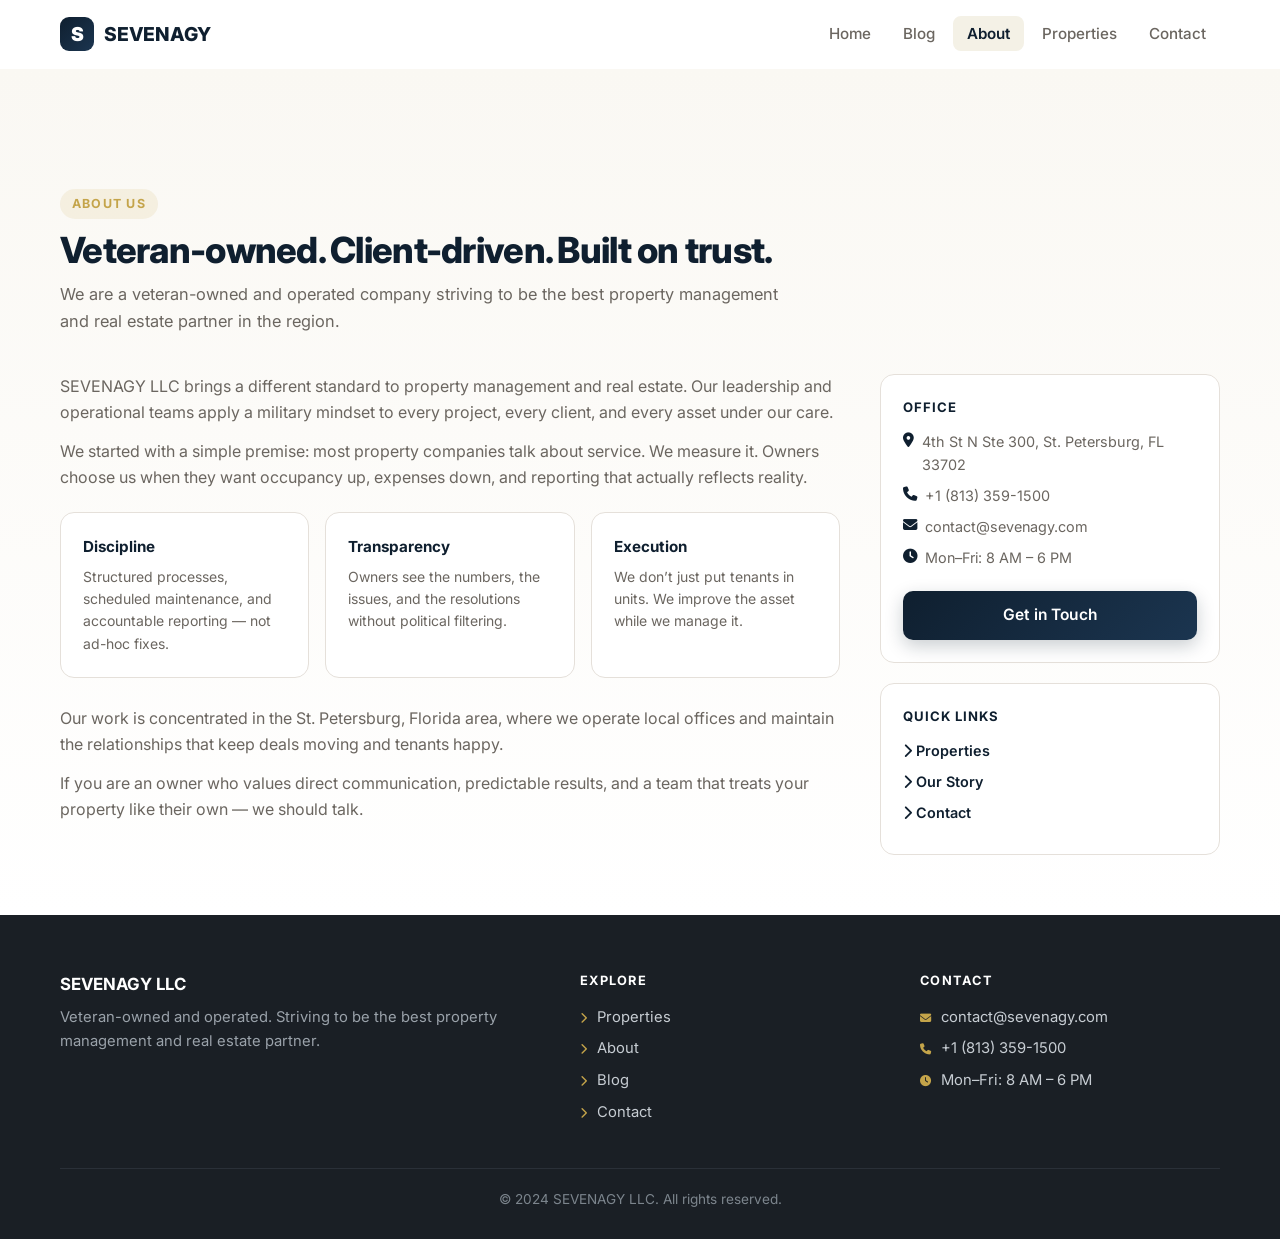
==== about.html @ a1796467 "Initial SEVENAGY property site" ====
<!DOCTYPE html>
<html lang="en">
<head>
  <meta charset="UTF-8">
  <meta name="viewport" content="width=device-width, initial-scale=1.0">
  <title>About — SEVENAGY LLC</title>
  <link rel="stylesheet" href="css/style.css">
  <link href="https://fonts.googleapis.com/css2?family=Inter:wght@300;400;500;600;700;800;900&display=swap" rel="stylesheet">
  <link rel="stylesheet" href="https://cdnjs.cloudflare.com/ajax/libs/font-awesome/6.5.0/css/all.min.css">
</head>
<body>
  <nav class="nav" id="nav">
    <div class="container nav-inner">
      <a href="index.html" class="logo">
        <span class="logo-mark">S</span>
        <span>SEVENAGY</span>
      </a>
      <button class="hamburger" id="hamburger" aria-label="Menu"><span></span><span></span><span></span></button>
      <ul class="nav-links" id="navLinks">
        <li><a href="index.html">Home</a></li>
        <li><a href="blog.html">Blog</a></li>
        <li><a href="about.html" class="active">About</a></li>
        <li><a href="properties.html">Properties</a></li>
        <li><a href="contact.html">Contact</a></li>
      </ul>
    </div>
  </nav>

  <section class="about-hero">
    <div class="container">
      <span class="section-tag">About Us</span>
      <h1 class="section-title">Veteran-owned. Client-driven. Built on trust.</h1>
      <p class="section-sub" style="max-width:720px">We are a veteran-owned and operated company striving to be the best property management and real estate partner in the region.</p>
      <div class="about-layout" style="margin-top:40px">
        <div class="about-main">
          <p>SEVENAGY LLC brings a different standard to property management and real estate. Our leadership and operational teams apply a military mindset to every project, every client, and every asset under our care.</p>
          <p>We started with a simple premise: most property companies talk about service. We measure it. Owners choose us when they want occupancy up, expenses down, and reporting that actually reflects reality.</p>
          <div class="values-grid">
            <div class="value-card">
              <h4>Discipline</h4>
              <p>Structured processes, scheduled maintenance, and accountable reporting — not ad-hoc fixes.</p>
            </div>
            <div class="value-card">
              <h4>Transparency</h4>
              <p>Owners see the numbers, the issues, and the resolutions without political filtering.</p>
            </div>
            <div class="value-card">
              <h4>Execution</h4>
              <p>We don’t just put tenants in units. We improve the asset while we manage it.</p>
            </div>
          </div>
          <p>Our work is concentrated in the St. Petersburg, Florida area, where we operate local offices and maintain the relationships that keep deals moving and tenants happy.</p>
          <p>If you are an owner who values direct communication, predictable results, and a team that treats your property like their own — we should talk.</p>
        </div>
        <aside class="sidebar">
          <div class="side-card">
            <h4>Office</h4>
            <p><i class="fas fa-map-marker-alt" style="color:var(--navy);margin-top:3px"></i> 4th St N Ste 300, St. Petersburg, FL 33702</p>
            <p><i class="fas fa-phone" style="color:var(--navy);margin-top:3px"></i> +1 (813) 359-1500</p>
            <p><i class="fas fa-envelope" style="color:var(--navy);margin-top:3px"></i> contact@sevenagy.com</p>
            <p><i class="fas fa-clock" style="color:var(--navy);margin-top:3px"></i> Mon–Fri: 8 AM – 6 PM</p>
            <a href="contact.html" class="btn btn-primary" style="width:100%;margin-top:14px">Get in Touch</a>
          </div>
          <div class="side-card">
            <h4>Quick Links</h4>
            <ul>
              <li><a href="properties.html"><i class="fas fa-chevron-right"></i> Properties</a></li>
              <li><a href="about.html"><i class="fas fa-chevron-right"></i> Our Story</a></li>
              <li><a href="contact.html"><i class="fas fa-chevron-right"></i> Contact</a></li>
            </ul>
          </div>
        </aside>
      </div>
    </div>
  </section>

  <footer class="footer">
    <div class="container footer-grid">
      <div class="footer-brand">
        <strong>SEVENAGY LLC</strong>
        <p>Veteran-owned and operated. Striving to be the best property management and real estate partner.</p>
      </div>
      <div class="footer-links">
        <h4>Explore</h4>
        <ul>
          <li><a href="properties.html"><i class="fas fa-chevron-right"></i> Properties</a></li>
          <li><a href="about.html"><i class="fas fa-chevron-right"></i> About</a></li>
          <li><a href="blog.html"><i class="fas fa-chevron-right"></i> Blog</a></li>
          <li><a href="contact.html"><i class="fas fa-chevron-right"></i> Contact</a></li>
        </ul>
      </div>
      <div class="footer-links">
        <h4>Contact</h4>
        <ul>
          <li><i class="fas fa-envelope"></i> contact@sevenagy.com</li>
          <li><i class="fas fa-phone"></i> +1 (813) 359-1500</li>
          <li><i class="fas fa-clock"></i> Mon–Fri: 8 AM – 6 PM</li>
        </ul>
      </div>
    </div>
    <div class="container footer-bottom">© 2024 SEVENAGY LLC. All rights reserved.</div>
  </footer>
  <script src="js/main.js"></script>
</body>
</html>
---- css/style.css ----
:root {
  --navy: #0f1f2f;
  --gold: #c4a44a;
  --gold-light: #f4f1e6;
  --cream: #faf8f3;
  --text: #1f2328;
  --muted: #6b6660;
  --border: #e5e0da;
  --white: #ffffff;
  --shadow: 0 2px 12px rgba(0,0,0,0.06);
  --radius: 14px;
  --max: 1160px;
}

* { margin: 0; padding: 0; box-sizing: border-box; }
html { scroll-behavior: smooth; }

body {
  font-family: 'Inter', system-ui, -apple-system, sans-serif;
  color: var(--text);
  background: var(--white);
  line-height: 1.6;
  -webkit-font-smoothing: antialiased;
}

a { color: inherit; text-decoration: none; }
img { max-width: 100%; height: auto; }
ul { list-style: none; }

.container {
  width: min(var(--max), 92%);
  margin: 0 auto;
}

/* ========== NAV ========== */
.nav {
  position: sticky;
  top: 0;
  z-index: 999;
  background: rgba(255,255,255,0.88);
  backdrop-filter: blur(12px);
  -webkit-backdrop-filter: blur(12px);
  border-bottom: 1px solid transparent;
  transition: border-color .2s, box-shadow .2s;
}
.nav.scrolled {
  border-color: var(--border);
  box-shadow: 0 1px 6px rgba(0,0,0,0.04);
}
.nav-inner {
  display: flex;
  align-items: center;
  justify-content: space-between;
  height: 68px;
}
.logo {
  display: inline-flex;
  align-items: center;
  gap: 10px;
  font-weight: 800;
  font-size: 1.2rem;
  color: var(--navy);
  letter-spacing: -0.01em;
}
.logo-mark {
  display: grid;
  place-items: center;
  width: 34px;
  height: 34px;
  color: var(--white);
  background: linear-gradient(135deg, var(--navy), #1b3550);
  border-radius: 9px;
  font-weight: 900;
}
.nav-links {
  display: flex;
  align-items: center;
  gap: 4px;
}
.nav-links a {
  padding: 8px 14px;
  border-radius: 8px;
  font-weight: 500;
  font-size: 0.95rem;
  color: var(--muted);
  transition: background .15s, color .15s;
}
.nav-links a:hover { color: var(--text); background: #f5f2ed; }
.nav-links a.active { color: var(--navy); background: var(--gold-light); font-weight: 600; }

.hamburger {
  display: none;
  background: none;
  border: none;
  cursor: pointer;
  padding: 6px;
  flex-direction: column;
  gap: 5px;
}
.hamburger span {
  display: block;
  width: 24px;
  height: 2px;
  background: var(--text);
  border-radius: 2px;
}

/* ========== HERO ========== */
.hero {
  position: relative;
  min-height: 92vh;
  display: grid;
  place-items: center;
  padding: 120px 0 80px;
  background:
    radial-gradient(circle at 80% 20%, rgba(196,164,74,0.18), transparent 50%),
    radial-gradient(circle at 20% 80%, rgba(15,31,47,0.12), transparent 55%),
    linear-gradient(180deg, #f7f4eb 0%, #ffffff 100%);
}
.hero-grid {
  display: grid;
  grid-template-columns: 1.1fr 0.9fr;
  gap: 50px;
  align-items: center;
}
.hero-kicker {
  display: inline-block;
  font-size: 0.78rem;
  font-weight: 700;
  letter-spacing: 0.12em;
  text-transform: uppercase;
  color: var(--gold);
  background: rgba(196,164,74,0.12);
  padding: 6px 12px;
  border-radius: 999px;
  margin-bottom: 14px;
}
.hero-title {
  font-size: clamp(2.4rem, 5.2vw, 3.6rem);
  font-weight: 900;
  letter-spacing: -0.03em;
  line-height: 1.08;
  color: var(--navy);
}
.hero-sub {
  margin-top: 18px;
  font-size: 1.1rem;
  color: var(--muted);
  max-width: 520px;
}
.hero-btns {
  display: flex;
  gap: 12px;
  margin-top: 28px;
  flex-wrap: wrap;
}
.hero-stats {
  display: flex;
  gap: 26px;
  margin-top: 36px;
  flex-wrap: wrap;
}
.hero-stat-num {
  display: block;
  font-size: 1.3rem;
  font-weight: 800;
  color: var(--navy);
}
.hero-stat-label {
  font-size: 0.82rem;
  color: var(--muted);
}
.hero-visual {
  position: relative;
}
.hero-card {
  background: var(--white);
  border: 1px solid var(--border);
  border-radius: 18px;
  padding: 22px;
  box-shadow: var(--shadow);
}
.hero-card + .hero-card { margin-top: 14px; }
.hero-card-row {
  display: flex;
  align-items: center;
  gap: 12px;
}
.hero-card-icon {
  width: 40px;
  height: 40px;
  display: grid;
  place-items: center;
  border-radius: 10px;
  background: var(--gold-light);
  color: var(--navy);
}
.hero-card strong {
  display: block;
  font-size: 0.95rem;
  font-weight: 700;
  color: var(--navy);
}
.hero-card span {
  font-size: 0.85rem;
  color: var(--muted);
}

/* ========== BUTTONS ========== */
.btn {
  display: inline-flex;
  align-items: center;
  justify-content: center;
  gap: 8px;
  padding: 12px 22px;
  font-weight: 600;
  font-size: 0.975rem;
  border-radius: 10px;
  border: none;
  cursor: pointer;
  font-family: inherit;
  transition: transform .1s, box-shadow .2s, background .2s;
}
.btn-primary {
  background: linear-gradient(135deg, var(--navy), #1b3550);
  color: #fff;
  box-shadow: 0 6px 18px rgba(15,31,47,0.22);
}
.btn-primary:hover { transform: translateY(-1px); }
.btn-secondary {
  background: var(--white);
  color: var(--navy);
  border: 1.5px solid var(--border);
}
.btn-secondary:hover { background: var(--cream); }

/* ========== SECTIONS ========== */
.section { padding: 72px 0; }
.section.alt { background: var(--cream); }

.section-header {
  text-align: center;
  max-width: 680px;
  margin: 0 auto 44px;
}
.section-tag {
  display: inline-block;
  font-size: 0.78rem;
  font-weight: 700;
  letter-spacing: 0.1em;
  text-transform: uppercase;
  color: var(--gold);
  background: rgba(196,164,74,0.12);
  padding: 5px 12px;
  border-radius: 999px;
  margin-bottom: 10px;
}
.section-title {
  font-size: clamp(1.6rem, 3.2vw, 2.25rem);
  font-weight: 800;
  letter-spacing: -0.02em;
  color: var(--navy);
  line-height: 1.18;
}
.section-sub {
  margin-top: 10px;
  color: var(--muted);
  font-size: 1.025rem;
}

/* ========== SERVICES ========== */
.services-grid {
  display: grid;
  grid-template-columns: repeat(3, 1fr);
  gap: 18px;
}
.service-card {
  background: var(--white);
  border: 1px solid var(--border);
  border-radius: var(--radius);
  padding: 26px;
  transition: transform .2s, box-shadow .2s;
}
.service-card:hover { transform: translateY(-3px); box-shadow: 0 10px 28px rgba(0,0,0,0.07); }
.service-icon {
  width: 42px;
  height: 42px;
  display: grid;
  place-items: center;
  border-radius: 10px;
  background: var(--gold-light);
  color: var(--navy);
  margin-bottom: 14px;
  font-size: 1.1rem;
}
.service-card h3 { font-size: 1rem; font-weight: 700; color: var(--navy); margin-bottom: 6px; }
.service-card p { font-size: 0.925rem; color: var(--muted); }

/* ========== PROPERTIES ========== */
.properties-grid {
  display: grid;
  grid-template-columns: repeat(3, 1fr);
  gap: 20px;
}
.property-card {
  background: var(--white);
  border: 1px solid var(--border);
  border-radius: var(--radius);
  overflow: hidden;
  transition: transform .2s, box-shadow .2s;
}
.property-card:hover { transform: translateY(-3px); box-shadow: 0 12px 30px rgba(0,0,0,0.08); }
.property-img {
  height: 220px;
  background-size: cover;
  background-position: center;
}
.property-body { padding: 20px; }
.property-price {
  font-size: 1.2rem;
  font-weight: 800;
  color: var(--navy);
}
.property-title {
  font-size: 1.05rem;
  font-weight: 700;
  color: var(--navy);
  margin: 6px 0 10px;
}
.property-meta {
  display: flex;
  gap: 14px;
  color: var(--muted);
  font-size: 0.85rem;
}
.property-address {
  margin-top: 10px;
  font-size: 0.85rem;
  color: var(--muted);
}

/* ========== FEATURES ========== */
.features {
  display: grid;
  grid-template-columns: repeat(4, 1fr);
  gap: 18px;
}
.feature {
  background: var(--white);
  border: 1px solid var(--border);
  border-radius: var(--radius);
  padding: 22px;
}
.feature strong { display: block; font-weight: 700; color: var(--navy); margin-bottom: 4px; }
.feature p { font-size: 0.9rem; color: var(--muted); }

/* ========== TESTIMONIALS ========== */
.reviews-grid {
  display: grid;
  grid-template-columns: repeat(3, 1fr);
  gap: 18px;
}
.review {
  background: var(--white);
  border: 1px solid var(--border);
  border-radius: var(--radius);
  padding: 24px;
}
.review p {
  font-size: 0.95rem;
  color: var(--text);
  line-height: 1.6;
  margin-bottom: 14px;
}
.review-author {
  display: flex;
  align-items: center;
  gap: 12px;
}
.review-avatar {
  width: 38px;
  height: 38px;
  border-radius: 50%;
  background: linear-gradient(135deg, var(--navy), #1b3550);
  color: #fff;
  display: inline-flex;
  align-items: center;
  justify-content: center;
  font-weight: 700;
  font-size: 0.8rem;
}
.review-author strong { display: block; font-size: 0.9rem; }
.review-author span { font-size: 0.8rem; color: var(--muted); }

/* ========== CTA ========== */
.cta {
  background: linear-gradient(135deg, var(--navy), #1b3550);
  color: #fff;
  padding: 60px 0;
}
.cta-wrap {
  display: flex;
  align-items: center;
  justify-content: space-between;
  gap: 20px;
  flex-wrap: wrap;
}
.cta h2 { font-size: 1.6rem; font-weight: 800; line-height: 1.2; }
.cta p { margin-top: 8px; color: #ced3d9; }
.cta .btn-primary { background: #fff; color: var(--navy); box-shadow: none; }
.cta .btn-primary:hover { background: var(--gold-light); }

/* ========== BLOG ========== */
.blog-grid {
  display: grid;
  grid-template-columns: repeat(3, 1fr);
  gap: 20px;
}
.blog-card {
  background: var(--white);
  border: 1px solid var(--border);
  border-radius: var(--radius);
  padding: 22px;
  transition: transform .2s, box-shadow .2s;
}
.blog-card:hover { transform: translateY(-3px); box-shadow: 0 10px 28px rgba(0,0,0,0.07); }
.blog-card .tag {
  font-size: 0.72rem;
  font-weight: 700;
  text-transform: uppercase;
  color: var(--gold);
  background: var(--gold-light);
  display: inline-block;
  padding: 4px 10px;
  border-radius: 999px;
  margin-bottom: 10px;
}
.blog-card h4 { font-size: 1rem; font-weight: 700; color: var(--navy); line-height: 1.3; margin: 6px 0 10px; }
.blog-card p { font-size: 0.925rem; color: var(--muted); }
.blog-card .read {
  display: inline-flex;
  align-items: center;
  gap: 6px;
  margin-top: 12px;
  font-size: 0.9rem;
  font-weight: 600;
  color: var(--navy);
}

/* ========== ABOUT ========== */
.about-hero {
  padding: 120px 0 60px;
  background: linear-gradient(180deg, var(--cream), var(--white));
}
.about-layout {
  display: grid;
  grid-template-columns: 1fr 340px;
  gap: 40px;
}
.about-main p { color: var(--muted); margin-bottom: 14px; }
.values-grid {
  display: grid;
  grid-template-columns: repeat(3, 1fr);
  gap: 16px;
  margin: 22px 0 28px;
}
.value-card {
  background: var(--white);
  border: 1px solid var(--border);
  border-radius: var(--radius);
  padding: 22px;
}
.value-card h4 { font-size: 0.95rem; font-weight: 700; color: var(--navy); margin-bottom: 6px; }
.value-card p { font-size: 0.875rem; color: var(--muted); margin: 0; }

.sidebar {
  position: sticky;
  top: 96px;
  align-self: start;
  display: flex;
  flex-direction: column;
  gap: 20px;
}
.side-card {
  background: var(--white);
  border: 1px solid var(--border);
  border-radius: var(--radius);
  padding: 22px;
}
.side-card h4 {
  font-size: 0.82rem;
  font-weight: 700;
  text-transform: uppercase;
  letter-spacing: 0.08em;
  color: var(--navy);
  margin-bottom: 12px;
}
.side-card p, .side-card li {
  font-size: 0.9rem;
  color: var(--muted);
  margin-bottom: 8px;
  display: flex;
  align-items: flex-start;
  gap: 8px;
}
.side-card li a { color: var(--navy); font-weight: 600; }

/* ========== CONTACT ========== */
.contact-wrap {
  display: grid;
  grid-template-columns: 1fr 1fr;
  gap: 40px;
}
.contact-form label {
  display: block;
  font-size: 0.9rem;
  font-weight: 600;
  margin-bottom: 8px;
  color: var(--navy);
}
.contact-form input,
.contact-form textarea {
  width: 100%;
  padding: 12px 14px;
  border: 1px solid var(--border);
  border-radius: 10px;
  font-family: inherit;
  font-size: 0.95rem;
  margin-bottom: 16px;
  background: #fff;
  transition: border .2s, box-shadow .2s;
}
.contact-form input:focus,
.contact-form textarea:focus {
  outline: none;
  border-color: var(--navy);
  box-shadow: 0 0 0 3px rgba(15,31,47,0.08);
}
.contact-form textarea { min-height: 150px; resize: vertical; }

.info-card {
  background: var(--cream);
  border: 1px solid var(--border);
  border-radius: var(--radius);
  padding: 28px;
  height: 100%;
}
.info-card h3 { font-size: 1.1rem; font-weight: 800; color: var(--navy); margin-bottom: 18px; }
.info-row {
  display: flex;
  gap: 12px;
  margin-bottom: 18px;
}
.info-row i {
  color: #fff;
  background: var(--navy);
  width: 36px;
  height: 36px;
  display: inline-flex;
  align-items: center;
  justify-content: center;
  border-radius: 50%;
  font-size: 0.9rem;
  flex-shrink: 0;
}
.info-strong { display: block; font-weight: 700; color: var(--navy); font-size: 0.95rem; }
.info-weak { color: var(--muted); font-size: 0.9rem; }

/* ========== FOOTER ========== */
.footer {
  background: #1a1f25;
  color: #c7cdd3;
  padding: 56px 0 28px;
}
.footer-grid {
  display: grid;
  grid-template-columns: 1.6fr 1fr 1fr;
  gap: 40px;
  margin-bottom: 36px;
}
.footer-brand strong {
  display: block;
  color: #fff;
  font-size: 1.05rem;
  margin-bottom: 8px;
}
.footer-brand p { font-size: 0.925rem; color: #9aa2aa; }
.footer-links h4 {
  font-size: 0.8rem;
  font-weight: 700;
  text-transform: uppercase;
  letter-spacing: 0.1em;
  color: #fff;
  margin-bottom: 14px;
}
.footer-links li { margin-bottom: 8px; font-size: 0.925rem; }
.footer-links li i { color: var(--gold); margin-right: 6px; font-size: 0.7rem; }
.footer-bottom {
  border-top: 1px solid #2a3038;
  padding-top: 20px;
  text-align: center;
  font-size: 0.85rem;
  color: #7c858d;
}

/* ========== responsive ========== */
@media (max-width: 960px) {
  .hero-grid { grid-template-columns: 1fr; }
  .services-grid, .properties-grid, .blog-grid, .features { grid-template-columns: repeat(2, 1fr); }
  .about-layout { grid-template-columns: 1fr; }
  .sidebar { position: static; }
  .footer-grid { grid-template-columns: 1fr 1fr; }
  .values-grid { grid-template-columns: 1fr 1fr; }
  .reviews-grid { grid-template-columns: 1fr; }
}

@media (max-width: 640px) {
  .nav-links {
    display: none;
    position: absolute;
    top: 68px; left: 0; right: 0;
    background: rgba(255,255,255,0.98);
    backdrop-filter: blur(10px);
    flex-direction: column;
    padding: 12px;
    border-bottom: 1px solid var(--border);
    box-shadow: 0 8px 20px rgba(0,0,0,0.06);
  }
  .nav-links.open { display: flex; }
  .nav-links a { padding: 12px 14px; }
  .hamburger { display: flex; }
  .hero-title { font-size: 2.2rem; }
  .services-grid, .properties-grid, .blog-grid, .features { grid-template-columns: 1fr; }
  .contact-wrap { grid-template-columns: 1fr; }
  .footer-grid { grid-template-columns: 1fr; gap: 26px; }
  .values-grid { grid-template-columns: 1fr; }
  .cta-wrap { flex-direction: column; }
  .btn { width: 100%; justify-content: center; }
}
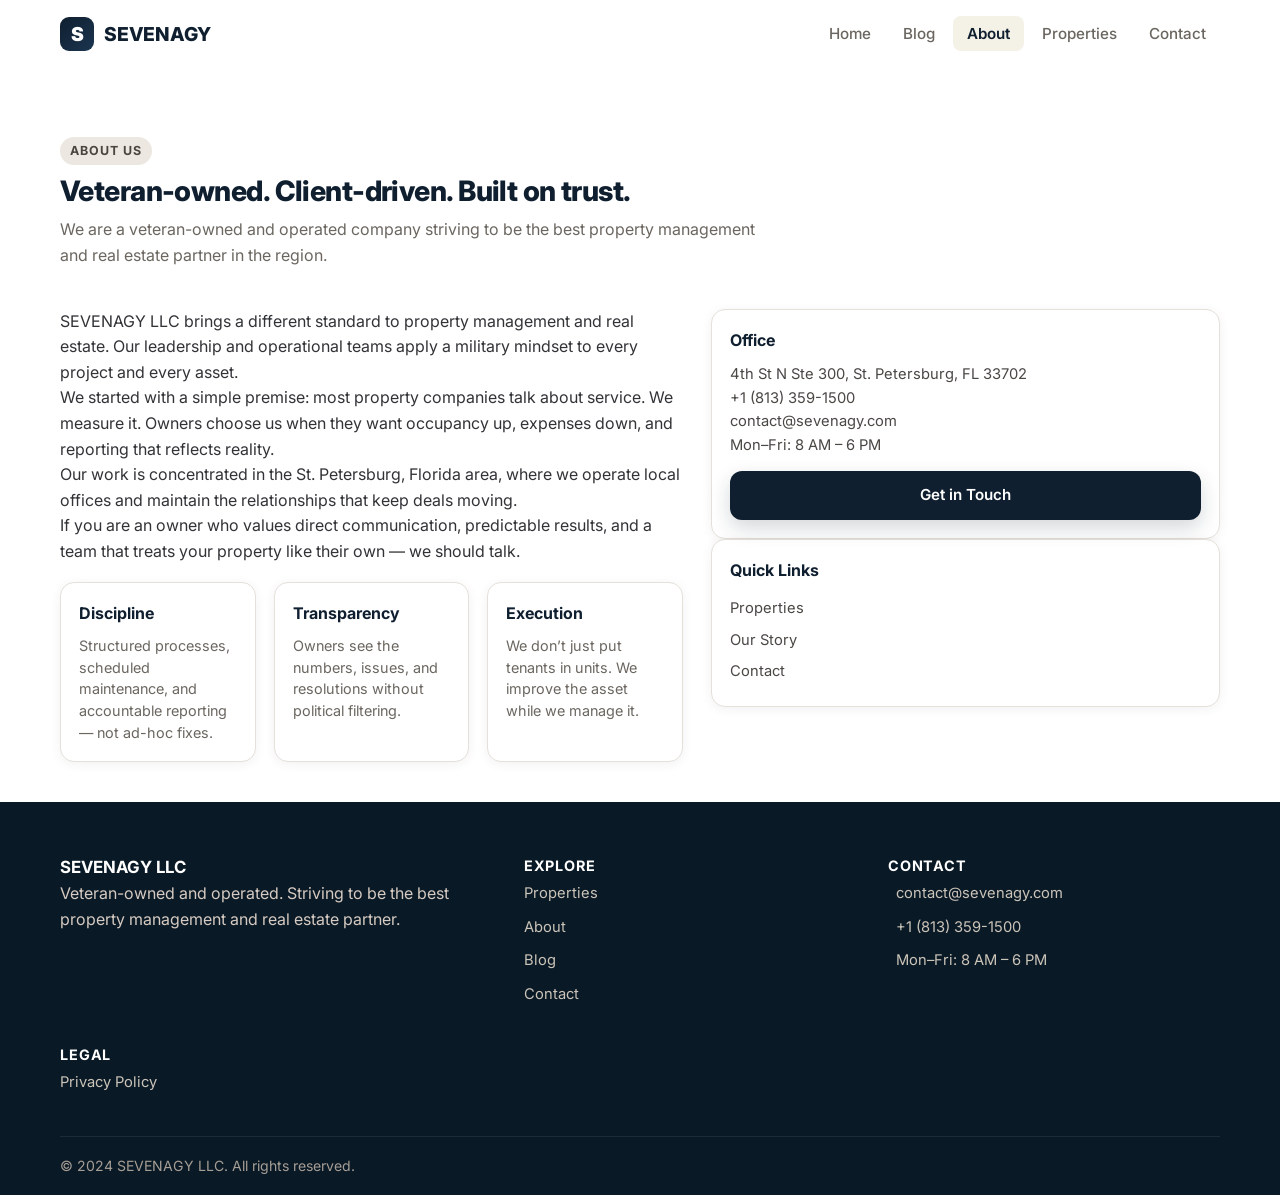
==== commit 5b504851: "Rebuild: apply SquirrelScan fixes 1-5, add privacy/sitemap/robots/htaccess" ====
--- a/about.html
+++ b/about.html
@@ -6,15 +6,23 @@
   <title>About — SEVENAGY LLC</title>
   <link rel="stylesheet" href="css/style.css">
   <link href="https://fonts.googleapis.com/css2?family=Inter:wght@300;400;500;600;700;800;900&display=swap" rel="stylesheet">
-  <link rel="stylesheet" href="https://cdnjs.cloudflare.com/ajax/libs/font-awesome/6.5.0/css/all.min.css">
+  <link rel="preconnect" href="https://cdnjs.cloudflare.com">
+  <link rel="preconnect" href="https://fonts.googleapis.com">
+  <link rel="canonical" href="https://sevenagy.thoangai.fans/about.html">
+  <meta name="description" content="About SEVENAGY LLC, a veteran-owned property management and real estate firm in St. Petersburg, Florida.">
+  <meta property="og:title" content="About — SEVENAGY LLC">
+  <meta property="og:description" content="Built on discipline, transparency, and measurable results for property owners.">
+  <meta property="og:url" content="https://sevenagy.thoangai.fans/about.html">
+  <meta property="og:type" content="website">
+  <meta name="twitter:card" content="summary">
+  <link rel="icon" href="favicon.ico">
 </head>
 <body>
+  <a class="skip-link" href="#main">Skip to content</a>
+  <main id="main">
   <nav class="nav" id="nav">
     <div class="container nav-inner">
-      <a href="index.html" class="logo">
-        <span class="logo-mark">S</span>
-        <span>SEVENAGY</span>
-      </a>
+      <a href="index.html" class="logo"><span class="logo-mark">S</span><span>SEVENAGY</span></a>
       <button class="hamburger" id="hamburger" aria-label="Menu"><span></span><span></span><span></span></button>
       <ul class="nav-links" id="navLinks">
         <li><a href="index.html">Home</a></li>
@@ -33,8 +41,10 @@
       <p class="section-sub" style="max-width:720px">We are a veteran-owned and operated company striving to be the best property management and real estate partner in the region.</p>
       <div class="about-layout" style="margin-top:40px">
         <div class="about-main">
-          <p>SEVENAGY LLC brings a different standard to property management and real estate. Our leadership and operational teams apply a military mindset to every project, every client, and every asset under our care.</p>
-          <p>We started with a simple premise: most property companies talk about service. We measure it. Owners choose us when they want occupancy up, expenses down, and reporting that actually reflects reality.</p>
+          <p>SEVENAGY LLC brings a different standard to property management and real estate. Our leadership and operational teams apply a military mindset to every project and every asset.</p>
+          <p>We started with a simple premise: most property companies talk about service. We measure it. Owners choose us when they want occupancy up, expenses down, and reporting that reflects reality.</p>
+          <p>Our work is concentrated in the St. Petersburg, Florida area, where we operate local offices and maintain the relationships that keep deals moving.</p>
+          <p>If you are an owner who values direct communication, predictable results, and a team that treats your property like their own — we should talk.</p>
           <div class="values-grid">
             <div class="value-card">
               <h4>Discipline</h4>
@@ -42,15 +52,13 @@
             </div>
             <div class="value-card">
               <h4>Transparency</h4>
-              <p>Owners see the numbers, the issues, and the resolutions without political filtering.</p>
+              <p>Owners see the numbers, issues, and resolutions without political filtering.</p>
             </div>
             <div class="value-card">
               <h4>Execution</h4>
               <p>We don’t just put tenants in units. We improve the asset while we manage it.</p>
             </div>
           </div>
-          <p>Our work is concentrated in the St. Petersburg, Florida area, where we operate local offices and maintain the relationships that keep deals moving and tenants happy.</p>
-          <p>If you are an owner who values direct communication, predictable results, and a team that treats your property like their own — we should talk.</p>
         </div>
         <aside class="sidebar">
           <div class="side-card">
@@ -74,6 +82,7 @@
     </div>
   </section>
 
+  </main>
   <footer class="footer">
     <div class="container footer-grid">
       <div class="footer-brand">
@@ -97,6 +106,12 @@
           <li><i class="fas fa-clock"></i> Mon–Fri: 8 AM – 6 PM</li>
         </ul>
       </div>
+      <div class="footer-links">
+        <h4>Legal</h4>
+        <ul>
+          <li><a href="privacy.html">Privacy Policy</a></li>
+        </ul>
+      </div>
     </div>
     <div class="container footer-bottom">© 2024 SEVENAGY LLC. All rights reserved.</div>
   </footer>
--- a/css/style.css
+++ b/css/style.css
@@ -1,3 +1,5 @@
+/* SEVENAGY — Navy/Gold clean property theme */
+
 :root {
   --navy: #0f1f2f;
   --gold: #c4a44a;
@@ -14,7 +16,6 @@
 
 * { margin: 0; padding: 0; box-sizing: border-box; }
 html { scroll-behavior: smooth; }
-
 body {
   font-family: 'Inter', system-ui, -apple-system, sans-serif;
   color: var(--text);
@@ -22,17 +23,34 @@
   line-height: 1.6;
   -webkit-font-smoothing: antialiased;
 }
-
 a { color: inherit; text-decoration: none; }
 img { max-width: 100%; height: auto; }
 ul { list-style: none; }
-
 .container {
   width: min(var(--max), 92%);
   margin: 0 auto;
 }
-
-/* ========== NAV ========== */
+.skip-link {
+  position: absolute;
+  left: -9999px;
+  top: auto;
+  width: 1px;
+  height: 1px;
+  overflow: hidden;
+}
+.skip-link:focus {
+  position: fixed;
+  left: 16px;
+  top: 16px;
+  width: auto;
+  height: auto;
+  padding: 10px 14px;
+  background: var(--navy);
+  color: var(--white);
+  border-radius: 10px;
+  z-index: 9999;
+}
+
 .nav {
   position: sticky;
   top: 0;
@@ -87,7 +105,6 @@
 }
 .nav-links a:hover { color: var(--text); background: #f5f2ed; }
 .nav-links a.active { color: var(--navy); background: var(--gold-light); font-weight: 600; }
-
 .hamburger {
   display: none;
   background: none;
@@ -103,9 +120,9 @@
   height: 2px;
   background: var(--text);
   border-radius: 2px;
-}
-
-/* ========== HERO ========== */
+  transition: transform .2s, opacity .2s;
+}
+
 .hero {
   position: relative;
   min-height: 92vh;
@@ -119,521 +136,422 @@
 }
 .hero-grid {
   display: grid;
-  grid-template-columns: 1.1fr 0.9fr;
-  gap: 50px;
+  grid-template-columns: 1.15fr 0.85fr;
+  gap: 48px;
   align-items: center;
 }
 .hero-kicker {
   display: inline-block;
-  font-size: 0.78rem;
-  font-weight: 700;
-  letter-spacing: 0.12em;
-  text-transform: uppercase;
-  color: var(--gold);
-  background: rgba(196,164,74,0.12);
   padding: 6px 12px;
   border-radius: 999px;
-  margin-bottom: 14px;
+  background: rgba(196,164,74,0.18);
+  color: #6e5720;
+  font-size: 0.82rem;
+  font-weight: 600;
+  letter-spacing: 0.06em;
+  text-transform: uppercase;
+  margin-bottom: 16px;
 }
 .hero-title {
-  font-size: clamp(2.4rem, 5.2vw, 3.6rem);
-  font-weight: 900;
+  font-size: clamp(2.2rem, 4.2vw, 3.2rem);
+  font-weight: 800;
+  line-height: 1.08;
+  color: var(--navy);
   letter-spacing: -0.03em;
-  line-height: 1.08;
-  color: var(--navy);
 }
 .hero-sub {
   margin-top: 18px;
-  font-size: 1.1rem;
   color: var(--muted);
-  max-width: 520px;
+  font-size: 1.05rem;
+  max-width: 560px;
 }
 .hero-btns {
   display: flex;
   gap: 12px;
-  margin-top: 28px;
+  margin-top: 24px;
   flex-wrap: wrap;
 }
+.btn {
+  display: inline-flex;
+  align-items: center;
+  justify-content: center;
+  gap: 8px;
+  padding: 12px 18px;
+  border-radius: 12px;
+  font-weight: 600;
+  font-size: 0.95rem;
+}
+.btn-primary {
+  background: var(--navy);
+  color: var(--white);
+  box-shadow: 0 8px 20px rgba(15,31,47,0.18);
+}
+.btn-secondary {
+  background: var(--white);
+  color: var(--navy);
+  border: 1px solid var(--border);
+  box-shadow: var(--shadow);
+}
 .hero-stats {
   display: flex;
-  gap: 26px;
-  margin-top: 36px;
-  flex-wrap: wrap;
+  gap: 28px;
+  margin-top: 32px;
+  padding-top: 22px;
+  border-top: 1px solid var(--border);
 }
 .hero-stat-num {
   display: block;
-  font-size: 1.3rem;
-  font-weight: 800;
-  color: var(--navy);
+  color: var(--navy);
+  font-weight: 700;
+  font-size: 0.95rem;
 }
 .hero-stat-label {
-  font-size: 0.82rem;
+  display: block;
   color: var(--muted);
+  font-size: 0.88rem;
+  margin-top: 4px;
 }
 .hero-visual {
-  position: relative;
+  display: flex;
+  flex-direction: column;
+  gap: 18px;
 }
 .hero-card {
-  background: var(--white);
-  border: 1px solid var(--border);
-  border-radius: 18px;
-  padding: 22px;
-  box-shadow: var(--shadow);
-}
-.hero-card + .hero-card { margin-top: 14px; }
+  background: rgba(255,255,255,0.85);
+  backdrop-filter: blur(8px);
+  border: 1px solid var(--border);
+  box-shadow: var(--shadow);
+  border-radius: var(--radius);
+  padding: 18px;
+}
 .hero-card-row {
   display: flex;
   align-items: center;
-  gap: 12px;
+  gap: 14px;
 }
 .hero-card-icon {
-  width: 40px;
-  height: 40px;
+  width: 42px;
+  height: 42px;
   display: grid;
   place-items: center;
   border-radius: 10px;
-  background: var(--gold-light);
-  color: var(--navy);
-}
-.hero-card strong {
-  display: block;
-  font-size: 0.95rem;
-  font-weight: 700;
-  color: var(--navy);
-}
-.hero-card span {
-  font-size: 0.85rem;
-  color: var(--muted);
-}
-
-/* ========== BUTTONS ========== */
-.btn {
-  display: inline-flex;
-  align-items: center;
-  justify-content: center;
-  gap: 8px;
-  padding: 12px 22px;
-  font-weight: 600;
-  font-size: 0.975rem;
-  border-radius: 10px;
-  border: none;
-  cursor: pointer;
-  font-family: inherit;
-  transition: transform .1s, box-shadow .2s, background .2s;
-}
-.btn-primary {
-  background: linear-gradient(135deg, var(--navy), #1b3550);
-  color: #fff;
-  box-shadow: 0 6px 18px rgba(15,31,47,0.22);
-}
-.btn-primary:hover { transform: translateY(-1px); }
-.btn-secondary {
-  background: var(--white);
-  color: var(--navy);
-  border: 1.5px solid var(--border);
-}
-.btn-secondary:hover { background: var(--cream); }
-
-/* ========== SECTIONS ========== */
-.section { padding: 72px 0; }
-.section.alt { background: var(--cream); }
-
-.section-header {
-  text-align: center;
-  max-width: 680px;
-  margin: 0 auto 44px;
-}
+  background: #eef3f8;
+  color: var(--navy);
+  font-size: 1.1rem;
+}
+.hero-card strong { color: var(--navy); font-size: 0.95rem; }
+.hero-card span { display: block; color: var(--muted); font-size: 0.88rem; margin-top: 2px; }
+
+.section { padding: 64px 0; }
+.section.alt { background: #f7f4eb; }
+.section-header { max-width: 760px; margin-bottom: 32px; }
 .section-tag {
-  display: inline-block;
-  font-size: 0.78rem;
-  font-weight: 700;
-  letter-spacing: 0.1em;
-  text-transform: uppercase;
-  color: var(--gold);
-  background: rgba(196,164,74,0.12);
-  padding: 5px 12px;
-  border-radius: 999px;
-  margin-bottom: 10px;
-}
-.section-title {
-  font-size: clamp(1.6rem, 3.2vw, 2.25rem);
-  font-weight: 800;
-  letter-spacing: -0.02em;
-  color: var(--navy);
-  line-height: 1.18;
-}
-.section-sub {
-  margin-top: 10px;
-  color: var(--muted);
-  font-size: 1.025rem;
-}
-
-/* ========== SERVICES ========== */
-.services-grid {
-  display: grid;
-  grid-template-columns: repeat(3, 1fr);
-  gap: 18px;
-}
-.service-card {
-  background: var(--white);
-  border: 1px solid var(--border);
-  border-radius: var(--radius);
-  padding: 26px;
-  transition: transform .2s, box-shadow .2s;
-}
-.service-card:hover { transform: translateY(-3px); box-shadow: 0 10px 28px rgba(0,0,0,0.07); }
-.service-icon {
-  width: 42px;
-  height: 42px;
-  display: grid;
-  place-items: center;
-  border-radius: 10px;
-  background: var(--gold-light);
-  color: var(--navy);
-  margin-bottom: 14px;
-  font-size: 1.1rem;
-}
-.service-card h3 { font-size: 1rem; font-weight: 700; color: var(--navy); margin-bottom: 6px; }
-.service-card p { font-size: 0.925rem; color: var(--muted); }
-
-/* ========== PROPERTIES ========== */
-.properties-grid {
-  display: grid;
-  grid-template-columns: repeat(3, 1fr);
-  gap: 20px;
-}
-.property-card {
-  background: var(--white);
-  border: 1px solid var(--border);
-  border-radius: var(--radius);
-  overflow: hidden;
-  transition: transform .2s, box-shadow .2s;
-}
-.property-card:hover { transform: translateY(-3px); box-shadow: 0 12px 30px rgba(0,0,0,0.08); }
-.property-img {
-  height: 220px;
-  background-size: cover;
-  background-position: center;
-}
-.property-body { padding: 20px; }
-.property-price {
-  font-size: 1.2rem;
-  font-weight: 800;
-  color: var(--navy);
-}
-.property-title {
-  font-size: 1.05rem;
-  font-weight: 700;
-  color: var(--navy);
-  margin: 6px 0 10px;
-}
-.property-meta {
-  display: flex;
-  gap: 14px;
-  color: var(--muted);
-  font-size: 0.85rem;
-}
-.property-address {
-  margin-top: 10px;
-  font-size: 0.85rem;
-  color: var(--muted);
-}
-
-/* ========== FEATURES ========== */
-.features {
-  display: grid;
-  grid-template-columns: repeat(4, 1fr);
-  gap: 18px;
-}
-.feature {
-  background: var(--white);
-  border: 1px solid var(--border);
-  border-radius: var(--radius);
-  padding: 22px;
-}
-.feature strong { display: block; font-weight: 700; color: var(--navy); margin-bottom: 4px; }
-.feature p { font-size: 0.9rem; color: var(--muted); }
-
-/* ========== TESTIMONIALS ========== */
-.reviews-grid {
-  display: grid;
-  grid-template-columns: repeat(3, 1fr);
-  gap: 18px;
-}
-.review {
-  background: var(--white);
-  border: 1px solid var(--border);
-  border-radius: var(--radius);
-  padding: 24px;
-}
-.review p {
-  font-size: 0.95rem;
-  color: var(--text);
-  line-height: 1.6;
-  margin-bottom: 14px;
-}
-.review-author {
-  display: flex;
-  align-items: center;
-  gap: 12px;
-}
-.review-avatar {
-  width: 38px;
-  height: 38px;
-  border-radius: 50%;
-  background: linear-gradient(135deg, var(--navy), #1b3550);
-  color: #fff;
-  display: inline-flex;
-  align-items: center;
-  justify-content: center;
-  font-weight: 700;
-  font-size: 0.8rem;
-}
-.review-author strong { display: block; font-size: 0.9rem; }
-.review-author span { font-size: 0.8rem; color: var(--muted); }
-
-/* ========== CTA ========== */
-.cta {
-  background: linear-gradient(135deg, var(--navy), #1b3550);
-  color: #fff;
-  padding: 60px 0;
-}
-.cta-wrap {
-  display: flex;
-  align-items: center;
-  justify-content: space-between;
-  gap: 20px;
-  flex-wrap: wrap;
-}
-.cta h2 { font-size: 1.6rem; font-weight: 800; line-height: 1.2; }
-.cta p { margin-top: 8px; color: #ced3d9; }
-.cta .btn-primary { background: #fff; color: var(--navy); box-shadow: none; }
-.cta .btn-primary:hover { background: var(--gold-light); }
-
-/* ========== BLOG ========== */
-.blog-grid {
-  display: grid;
-  grid-template-columns: repeat(3, 1fr);
-  gap: 20px;
-}
-.blog-card {
-  background: var(--white);
-  border: 1px solid var(--border);
-  border-radius: var(--radius);
-  padding: 22px;
-  transition: transform .2s, box-shadow .2s;
-}
-.blog-card:hover { transform: translateY(-3px); box-shadow: 0 10px 28px rgba(0,0,0,0.07); }
-.blog-card .tag {
-  font-size: 0.72rem;
-  font-weight: 700;
-  text-transform: uppercase;
-  color: var(--gold);
-  background: var(--gold-light);
   display: inline-block;
   padding: 4px 10px;
   border-radius: 999px;
-  margin-bottom: 10px;
-}
-.blog-card h4 { font-size: 1rem; font-weight: 700; color: var(--navy); line-height: 1.3; margin: 6px 0 10px; }
-.blog-card p { font-size: 0.925rem; color: var(--muted); }
+  background: #ece8e1;
+  color: #4b453f;
+  font-size: 0.78rem;
+  font-weight: 700;
+  letter-spacing: 0.08em;
+  text-transform: uppercase;
+}
+.section-title {
+  margin-top: 10px;
+  font-size: clamp(1.5rem, 2.2vw, 2rem);
+  color: var(--navy);
+  font-weight: 800;
+  line-height: 1.15;
+  letter-spacing: -0.02em;
+}
+.section-sub { margin-top: 10px; color: var(--muted); }
+
+.properties-grid {
+  display: grid;
+  grid-template-columns: repeat(auto-fit, minmax(260px, 1fr));
+  gap: 24px;
+}
+.property-card {
+  background: #ffffff;
+  border-radius: var(--radius);
+  overflow: hidden;
+  border: 1px solid var(--border);
+  box-shadow: var(--shadow);
+}
+.property-img {
+  height: 210px;
+  background-size: cover;
+  background-position: center;
+  background-color: #eee;
+  position: relative;
+}
+.property-body { padding: 22px; }
+.property-price {
+  display: inline-block;
+  padding: 6px 8px;
+  border-radius: 10px;
+  background: #eef3f8;
+  color: #36536b;
+  font-size: 0.8rem;
+  font-weight: 700;
+  text-transform: uppercase;
+  letter-spacing: 0.04em;
+}
+.property-title {
+  margin-top: 10px;
+  color: var(--navy);
+  font-size: 1.15rem;
+  font-weight: 800;
+}
+.property-meta {
+  display: flex;
+  gap: 10px;
+  margin-top: 10px;
+  color: #7a756f;
+  font-size: 0.9rem;
+}
+.property-meta i { color: #a08c72; }
+.property-address {
+  margin-top: 12px;
+  color: var(--muted);
+  font-size: 0.93rem;
+}
+
+.services-grid {
+  display: grid;
+  grid-template-columns: repeat(auto-fit, minmax(220px, 1fr));
+  gap: 18px;
+  margin-top: 24px;
+}
+.service-card {
+  background: #ffffff;
+  border-radius: var(--radius);
+  padding: 22px;
+  border: 1px solid var(--border);
+  box-shadow: var(--shadow);
+}
+.service-icon {
+  width: 40px;
+  height: 40px;
+  display: grid;
+  place-items: center;
+  border-radius: 10px;
+  background: #fff7eb;
+  color: var(--gold);
+  margin-bottom: 12px;
+}
+.service-card h3 { color: var(--navy); font-size: 1.05rem; }
+.service-card p { margin-top: 8px; color: var(--muted); font-size: 0.93rem; }
+
+.reviews-grid {
+  display: grid;
+  grid-template-columns: repeat(auto-fit, minmax(260px, 1fr));
+  gap: 22px;
+  margin-top: 28px;
+}
+.review {
+  background: #ffffff;
+  border-radius: var(--radius);
+  padding: 22px;
+  border: 1px solid var(--border);
+  box-shadow: var(--shadow);
+}
+.review p { color: var(--text); font-size: 1rem; line-height: 1.5; }
+.review-author {
+  display: flex;
+  align-items: center;
+  gap: 12px;
+  margin-top: 14px;
+}
+.review-avatar {
+  width: 40px;
+  height: 40px;
+  border-radius: 999px;
+  background: #eef3f8;
+  color: var(--navy);
+  display: grid;
+  place-items: center;
+  font-weight: 800;
+  font-size: 0.85rem;
+}
+.review-author strong { color: var(--navy); font-size: 0.92rem; }
+.review-author span { color: var(--muted); font-size: 0.82rem; }
+
+.blog-grid { display: grid; grid-template-columns: repeat(auto-fit, minmax(260px, 1fr)); gap: 22px; margin-top: 22px; }
+.blog-card {
+  background: #ffffff;
+  border-radius: var(--radius);
+  padding: 22px;
+  border: 1px solid var(--border);
+  box-shadow: var(--shadow);
+}
+.blog-card .tag {
+  display: inline-block;
+  padding: 4px 10px;
+  border-radius: 999px;
+  background: var(--gold-light);
+  color: #614f1e;
+  font-size: 0.78rem;
+  font-weight: 700;
+  letter-spacing: 0.04em;
+  text-transform: uppercase;
+}
+.blog-card h4 { margin-top: 14px; color: var(--navy); font-size: 1.05rem; }
+.blog-card p { margin-top: 10px; color: var(--muted); font-size: 0.93rem; }
 .blog-card .read {
   display: inline-flex;
   align-items: center;
   gap: 6px;
-  margin-top: 12px;
-  font-size: 0.9rem;
+  margin-top: 14px;
+  color: #37586f;
   font-weight: 600;
-  color: var(--navy);
-}
-
-/* ========== ABOUT ========== */
-.about-hero {
-  padding: 120px 0 60px;
-  background: linear-gradient(180deg, var(--cream), var(--white));
-}
+}
+
+.about-hero { padding: 68px 0 40px; }
 .about-layout {
   display: grid;
-  grid-template-columns: 1fr 340px;
-  gap: 40px;
-}
-.about-main p { color: var(--muted); margin-bottom: 14px; }
+  grid-template-columns: 1.1fr 0.9fr;
+  gap: 28px;
+  align-items: start;
+}
+.about-main p { color: #323337; }
 .values-grid {
   display: grid;
-  grid-template-columns: repeat(3, 1fr);
-  gap: 16px;
-  margin: 22px 0 28px;
+  grid-template-columns: repeat(auto-fit, minmax(180px, 1fr));
+  gap: 18px;
+  margin-top: 18px;
 }
 .value-card {
-  background: var(--white);
-  border: 1px solid var(--border);
+  background: #ffffff;
+  border-radius: var(--radius);
+  padding: 18px;
+  border: 1px solid var(--border);
+  box-shadow: var(--shadow);
+}
+.value-card h4 { color: var(--navy); font-size: 1rem; }
+.value-card p { color: var(--muted); font-size: 0.9rem; margin-top: 8px; line-height: 1.5; }
+.side-card {
+  background: #ffffff;
+  border-radius: var(--radius);
+  padding: 18px;
+  border: 1px solid var(--border);
+  box-shadow: var(--shadow);
+}
+.side-card h4 { color: var(--navy); font-size: 1rem; margin-bottom: 10px; }
+.side-card p, .side-card li, .side-card i { font-size: 0.92rem; color: #4a4744; }
+.side-card ul li {
+  display: flex;
+  gap: 8px;
+  padding: 4px 0;
+  align-items: center;
+}
+.side-card a i { color: var(--gold); margin-top: 2px; }
+
+.cta {
+  background:
+    radial-gradient(circle at 80% 10%, rgba(196,164,74,0.22), transparent 40%),
+    linear-gradient(180deg, var(--navy), #0b1a2a);
+  color: #ffffff;
+}
+.cta-wrap { display: flex; align-items: center; justify-content: space-between; gap: 20px; }
+.cta h2 { font-size: clamp(1.3rem, 1.8vw, 1.7rem); font-weight: 800; color: #ffffff; }
+.cta p { color: #d8cfc3; margin-top: 8px; }
+.cta .btn-primary {
+  background: var(--gold);
+  color: #1b1204;
+  border: none;
+}
+
+.contact-wrap {
+  display: grid;
+  grid-template-columns: 1.05fr 0.95fr;
+  gap: 28px;
+  align-items: start;
+}
+.contact-form {
+  background: #ffffff;
   border-radius: var(--radius);
   padding: 22px;
-}
-.value-card h4 { font-size: 0.95rem; font-weight: 700; color: var(--navy); margin-bottom: 6px; }
-.value-card p { font-size: 0.875rem; color: var(--muted); margin: 0; }
-
-.sidebar {
-  position: sticky;
-  top: 96px;
-  align-self: start;
-  display: flex;
-  flex-direction: column;
-  gap: 20px;
-}
-.side-card {
-  background: var(--white);
-  border: 1px solid var(--border);
-  border-radius: var(--radius);
-  padding: 22px;
-}
-.side-card h4 {
-  font-size: 0.82rem;
-  font-weight: 700;
-  text-transform: uppercase;
-  letter-spacing: 0.08em;
-  color: var(--navy);
-  margin-bottom: 12px;
-}
-.side-card p, .side-card li {
-  font-size: 0.9rem;
-  color: var(--muted);
-  margin-bottom: 8px;
-  display: flex;
-  align-items: flex-start;
-  gap: 8px;
-}
-.side-card li a { color: var(--navy); font-weight: 600; }
-
-/* ========== CONTACT ========== */
-.contact-wrap {
-  display: grid;
-  grid-template-columns: 1fr 1fr;
-  gap: 40px;
+  border: 1px solid var(--border);
+  box-shadow: var(--shadow);
 }
 .contact-form label {
   display: block;
-  font-size: 0.9rem;
   font-weight: 600;
-  margin-bottom: 8px;
-  color: var(--navy);
+  color: var(--navy);
+  font-size: 0.92rem;
+  margin: 14px 0 8px;
 }
 .contact-form input,
 .contact-form textarea {
   width: 100%;
-  padding: 12px 14px;
-  border: 1px solid var(--border);
-  border-radius: 10px;
-  font-family: inherit;
+  padding: 12px 12px;
+  border-radius: 12px;
+  border: 1px solid var(--border);
+  background: #ffffff;
+  color: var(--text);
+  font: inherit;
+}
+.contact-form .btn-primary { width: 100%; margin-top: 8px; }
+.info-card {
+  background: #ffffff;
+  border-radius: var(--radius);
+  padding: 22px;
+  border: 1px solid var(--border);
+  box-shadow: var(--shadow);
+}
+.info-card h3 { color: var(--navy); }
+.info-row {
+  display: flex;
+  gap: 12px;
+  margin-top: 14px;
+  color: #524d46;
   font-size: 0.95rem;
-  margin-bottom: 16px;
-  background: #fff;
-  transition: border .2s, box-shadow .2s;
-}
-.contact-form input:focus,
-.contact-form textarea:focus {
-  outline: none;
-  border-color: var(--navy);
-  box-shadow: 0 0 0 3px rgba(15,31,47,0.08);
-}
-.contact-form textarea { min-height: 150px; resize: vertical; }
-
-.info-card {
-  background: var(--cream);
-  border: 1px solid var(--border);
-  border-radius: var(--radius);
-  padding: 28px;
-  height: 100%;
-}
-.info-card h3 { font-size: 1.1rem; font-weight: 800; color: var(--navy); margin-bottom: 18px; }
-.info-row {
-  display: flex;
-  gap: 12px;
-  margin-bottom: 18px;
-}
-.info-row i {
-  color: #fff;
-  background: var(--navy);
-  width: 36px;
-  height: 36px;
-  display: inline-flex;
-  align-items: center;
-  justify-content: center;
-  border-radius: 50%;
+}
+.info-row i { color: var(--gold); margin-top: 3px; }
+.info-strong { display: block; color: var(--navy); font-weight: 700; }
+.info-weak { display: block; color: #6b6762; font-size: 0.92rem; }
+
+.footer { background: #0a1926; color: #d6cbc2; padding-top: 52px; }
+.footer-grid {
+  display: grid;
+  grid-template-columns: 1.3fr 1fr 1fr;
+  gap: 32px;
+}
+.footer-brand strong {
+  color: #ffffff;
+  font-size: 1.05rem;
+}
+.footer-links h4 {
+  color: #ffffff;
   font-size: 0.9rem;
-  flex-shrink: 0;
-}
-.info-strong { display: block; font-weight: 700; color: var(--navy); font-size: 0.95rem; }
-.info-weak { color: var(--muted); font-size: 0.9rem; }
-
-/* ========== FOOTER ========== */
-.footer {
-  background: #1a1f25;
-  color: #c7cdd3;
-  padding: 56px 0 28px;
-}
-.footer-grid {
-  display: grid;
-  grid-template-columns: 1.6fr 1fr 1fr;
-  gap: 40px;
-  margin-bottom: 36px;
-}
-.footer-brand strong {
-  display: block;
-  color: #fff;
-  font-size: 1.05rem;
-  margin-bottom: 8px;
-}
-.footer-brand p { font-size: 0.925rem; color: #9aa2aa; }
-.footer-links h4 {
-  font-size: 0.8rem;
   font-weight: 700;
   text-transform: uppercase;
-  letter-spacing: 0.1em;
-  color: #fff;
-  margin-bottom: 14px;
-}
-.footer-links li { margin-bottom: 8px; font-size: 0.925rem; }
-.footer-links li i { color: var(--gold); margin-right: 6px; font-size: 0.7rem; }
+  letter-spacing: 0.06em;
+}
+.footer-links ul li {
+  display: flex;
+  gap: 8px;
+  padding: 5px 0;
+  align-items: center;
+  color: #cbc4b9;
+  font-size: 0.92rem;
+}
+.footer-links a:hover { color: #ffffff; }
 .footer-bottom {
-  border-top: 1px solid #2a3038;
-  padding-top: 20px;
-  text-align: center;
-  font-size: 0.85rem;
-  color: #7c858d;
-}
-
-/* ========== responsive ========== */
-@media (max-width: 960px) {
+  margin-top: 36px;
+  padding: 18px 0;
+  border-top: 1px solid rgba(255,255,255,0.08);
+  color: #a69e95;
+  font-size: 0.88rem;
+}
+
+@media (max-width: 860px) {
   .hero-grid { grid-template-columns: 1fr; }
-  .services-grid, .properties-grid, .blog-grid, .features { grid-template-columns: repeat(2, 1fr); }
   .about-layout { grid-template-columns: 1fr; }
-  .sidebar { position: static; }
-  .footer-grid { grid-template-columns: 1fr 1fr; }
-  .values-grid { grid-template-columns: 1fr 1fr; }
-  .reviews-grid { grid-template-columns: 1fr; }
-}
-
-@media (max-width: 640px) {
-  .nav-links {
-    display: none;
-    position: absolute;
-    top: 68px; left: 0; right: 0;
-    background: rgba(255,255,255,0.98);
-    backdrop-filter: blur(10px);
-    flex-direction: column;
-    padding: 12px;
-    border-bottom: 1px solid var(--border);
-    box-shadow: 0 8px 20px rgba(0,0,0,0.06);
-  }
+  .contact-wrap { grid-template-columns: 1fr; }
+  .footer-grid { grid-template-columns: 1fr; }
+  .nav-links { display: none; }
   .nav-links.open { display: flex; }
-  .nav-links a { padding: 12px 14px; }
   .hamburger { display: flex; }
-  .hero-title { font-size: 2.2rem; }
-  .services-grid, .properties-grid, .blog-grid, .features { grid-template-columns: 1fr; }
-  .contact-wrap { grid-template-columns: 1fr; }
-  .footer-grid { grid-template-columns: 1fr; gap: 26px; }
-  .values-grid { grid-template-columns: 1fr; }
-  .cta-wrap { flex-direction: column; }
-  .btn { width: 100%; justify-content: center; }
-}
+}
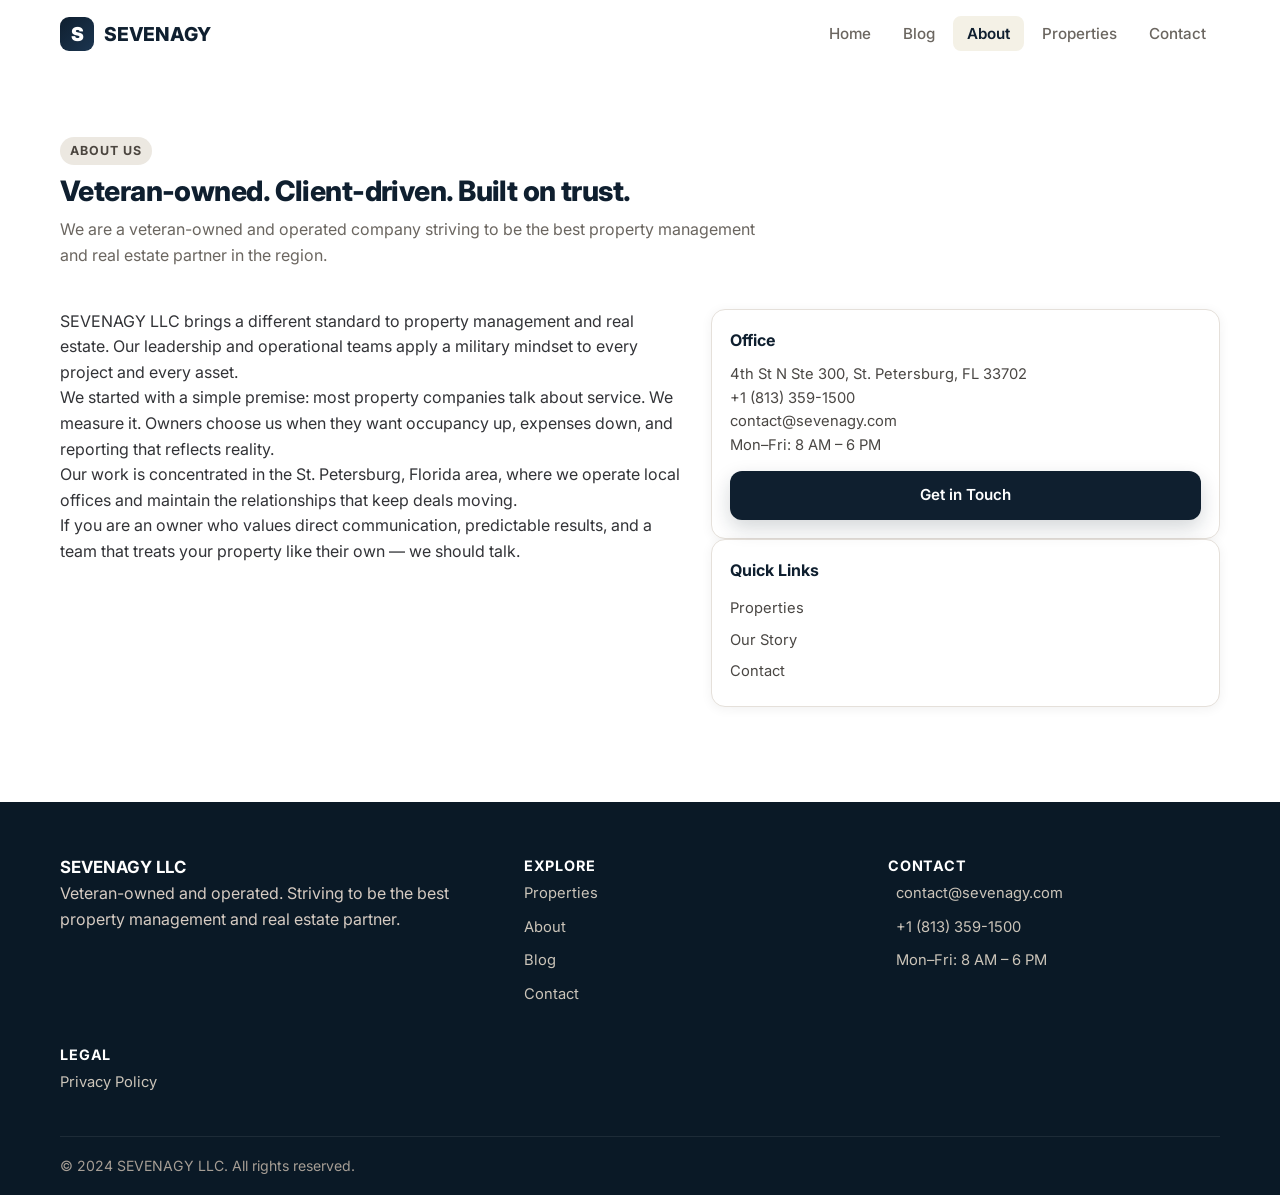
==== commit c6ce3581: "Rebuild from way2962/sevenagy-llc + top-design motion system" ====
--- a/about.html
+++ b/about.html
@@ -5,7 +5,7 @@
   <meta name="viewport" content="width=device-width, initial-scale=1.0">
   <title>About — SEVENAGY LLC</title>
   <link rel="stylesheet" href="css/style.css">
-  <link href="https://fonts.googleapis.com/css2?family=Inter:wght@300;400;500;600;700;800;900&display=swap" rel="stylesheet">
+  <link href="https://fonts.googleapis.com/css2?family=Fraunces:opsz,wght,SOFT,WONK,slnt,ital@9..144,700;9..144,800&family=Inter:wght@400;500;600;700;800;900&display=swap" rel="stylesheet">
   <link rel="preconnect" href="https://cdnjs.cloudflare.com">
   <link rel="preconnect" href="https://fonts.googleapis.com">
   <link rel="canonical" href="https://sevenagy.thoangai.fans/about.html">
@@ -45,7 +45,7 @@
           <p>We started with a simple premise: most property companies talk about service. We measure it. Owners choose us when they want occupancy up, expenses down, and reporting that reflects reality.</p>
           <p>Our work is concentrated in the St. Petersburg, Florida area, where we operate local offices and maintain the relationships that keep deals moving.</p>
           <p>If you are an owner who values direct communication, predictable results, and a team that treats your property like their own — we should talk.</p>
-          <div class="values-grid">
+          <div class="values-grid stagger">
             <div class="value-card">
               <h4>Discipline</h4>
               <p>Structured processes, scheduled maintenance, and accountable reporting — not ad-hoc fixes.</p>
--- a/css/style.css
+++ b/css/style.css
@@ -555,3 +555,59 @@
   .nav-links.open { display: flex; }
   .hamburger { display: flex; }
 }
+/* Reveal choreography */
+.reveal { opacity: 0; transform: translateY(18px); transition: opacity .85s cubic-bezier(0.16, 1, 0.3, 1), transform .85s cubic-bezier(0.16, 1, 0.3, 1); }
+.reveal.visible { opacity: 1; transform: translateY(0); }
+
+/* Stagger children */
+.stagger .service-card,
+.stagger .property-card,
+.stagger .blog-card,
+.stagger .hf-item,
+.stagger .pricing-card,
+.stagger .review { transition: opacity .7s cubic-bezier(0.16, 1, 0.3, 1), transform .7s cubic-bezier(0.16, 1, 0.3, 1); }
+.stagger > * { opacity: 0; transform: translateY(16px); }
+.stagger > *.visible { opacity: 1; transform: translateY(0); }
+.stagger > *:nth-child(1) { transition-delay: .02s; }
+.stagger > *:nth-child(2) { transition-delay: .08s; }
+.stagger > *:nth-child(3) { transition-delay: .14s; }
+.stagger > *:nth-child(4) { transition-delay: .20s; }
+.stagger > *:nth-child(5) { transition-delay: .26s; }
+.stagger > *:nth-child(6) { transition-delay: .32s; }
+.stagger > *:nth-child(7) { transition-delay: .38s; }
+.stagger > *:nth-child(8) { transition-delay: .44s; }
+.stagger > *:nth-child(9) { transition-delay: .50s; }
+.stagger > *:nth-child(10) { transition-delay: .56s; }
+
+/* Motion tokens */
+:root {
+  --ease-out-expo: cubic-bezier(0.16, 1, 0.3, 1);
+  --ease-spring: cubic-bezier(0.34, 1.56, 0.64, 1);
+  --navy-deep: #111f2e;
+  --shadow-hover: 0 14px 28px rgba(0,0,0,0.10);
+}
+::selection { background: rgba(196,164,74,0.22); color: #2a1e04; }
+
+/* Hero signature polish */
+.hero { scroll-behavior: auto; }
+.hero-title { text-wrap: balance; }
+.hero-sub { text-wrap: pretty; }
+
+/* Card micro-motion */
+.property-card, .service-card, .blog-card, .hf-item, .pricing-card, .review, .value-card, .side-card {
+  transition: transform .35s var(--ease-out-expo), box-shadow .35s var(--ease-out-expo);
+}
+.property-card:hover, .service-card:hover, .blog-card:hover, .hf-item:hover, .pricing-card:hover, .review:hover { transform: translateY(-4px); box-shadow: var(--shadow-hover); }
+.btn { transition: transform .25s var(--ease-spring), box-shadow .25s var(--ease-out-expo), background .25s; }
+.btn-primary:hover { transform: translateY(-2px); box-shadow: 0 12px 20px rgba(15,31,47,0.22); }
+.btn-secondary:hover { transform: translateY(-2px); }
+
+/* Forms */
+.contact-form input:focus, .contact-form textarea:focus { outline: none; box-shadow: 0 0 0 3px rgba(196,164,74,0.25); border-color: #c4a44a; }
+
+/* Reduced motion */
+@media (prefers-reduced-motion: reduce) {
+  .reveal, .stagger > * { transition: none !important; }
+  .reveal { opacity: 1; transform: none; }
+  .stagger > * { opacity: 1; transform: none; transition-delay: 0s !important; }
+}
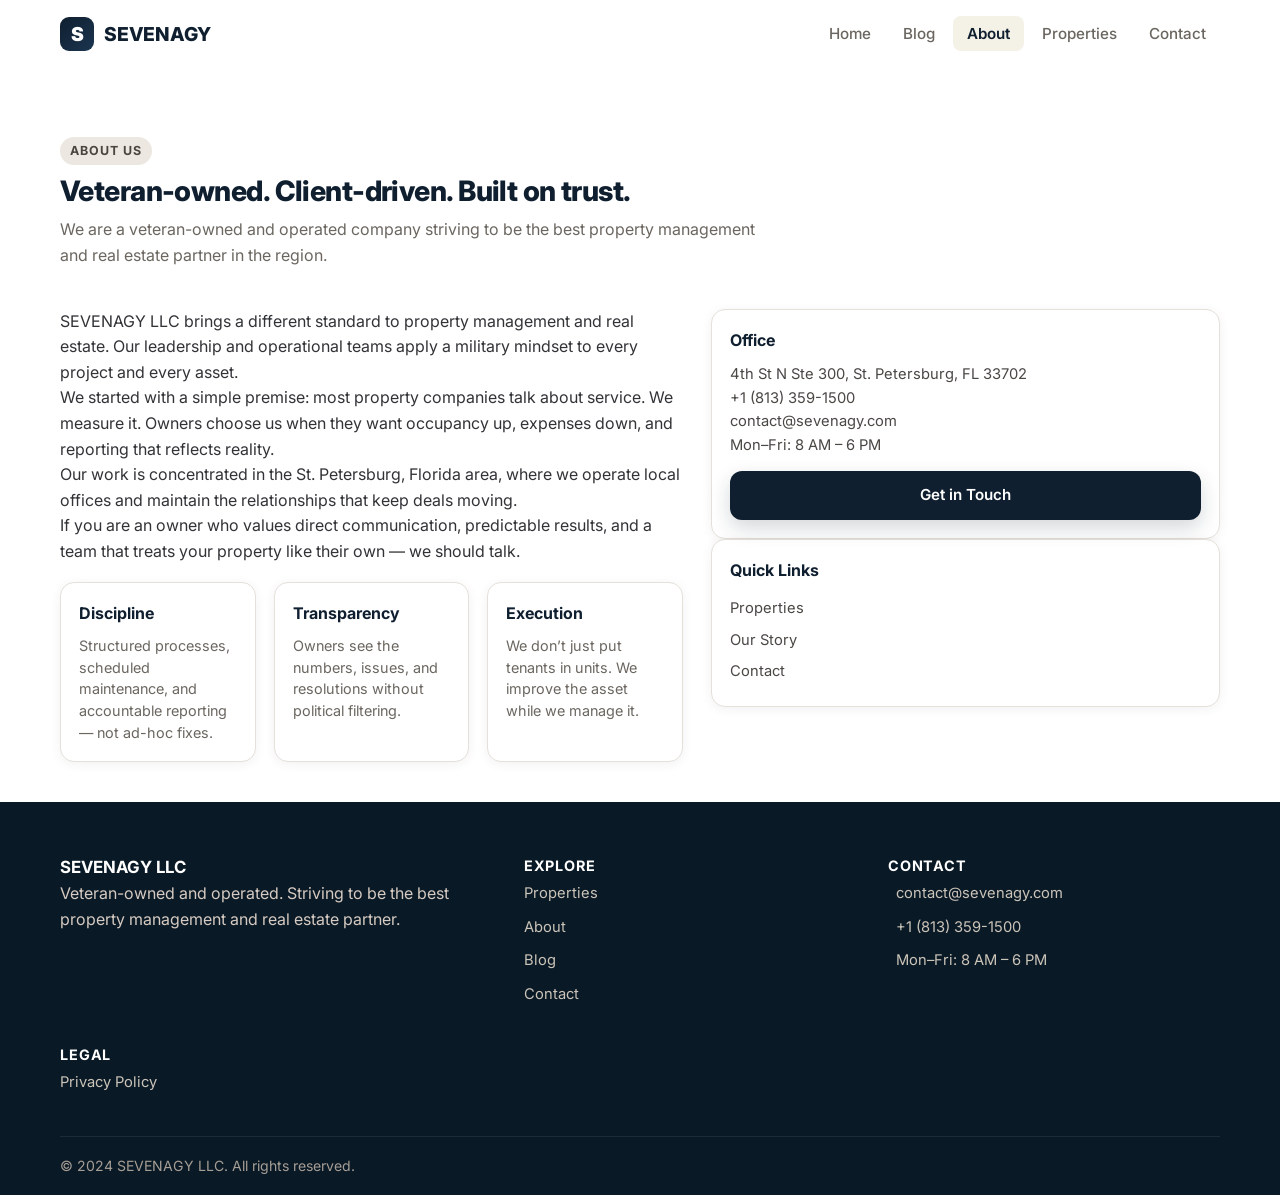
==== commit c3e76e59: "Fix JS quotes and complete reveal/motion rollout across all pages" ====
--- a/about.html
+++ b/about.html
@@ -36,10 +36,10 @@
 
   <section class="about-hero">
     <div class="container">
-      <span class="section-tag">About Us</span>
-      <h1 class="section-title">Veteran-owned. Client-driven. Built on trust.</h1>
-      <p class="section-sub" style="max-width:720px">We are a veteran-owned and operated company striving to be the best property management and real estate partner in the region.</p>
-      <div class="about-layout" style="margin-top:40px">
+      <span class="section-tag reveal">About Us</span>
+      <h1 class="section-title reveal">Veteran-owned. Client-driven. Built on trust.</h1>
+      <p class="section-sub reveal" style="max-width:720px">We are a veteran-owned and operated company striving to be the best property management and real estate partner in the region.</p>
+      <div class="about-layout reveal" style="margin-top:40px">
         <div class="about-main">
           <p>SEVENAGY LLC brings a different standard to property management and real estate. Our leadership and operational teams apply a military mindset to every project and every asset.</p>
           <p>We started with a simple premise: most property companies talk about service. We measure it. Owners choose us when they want occupancy up, expenses down, and reporting that reflects reality.</p>
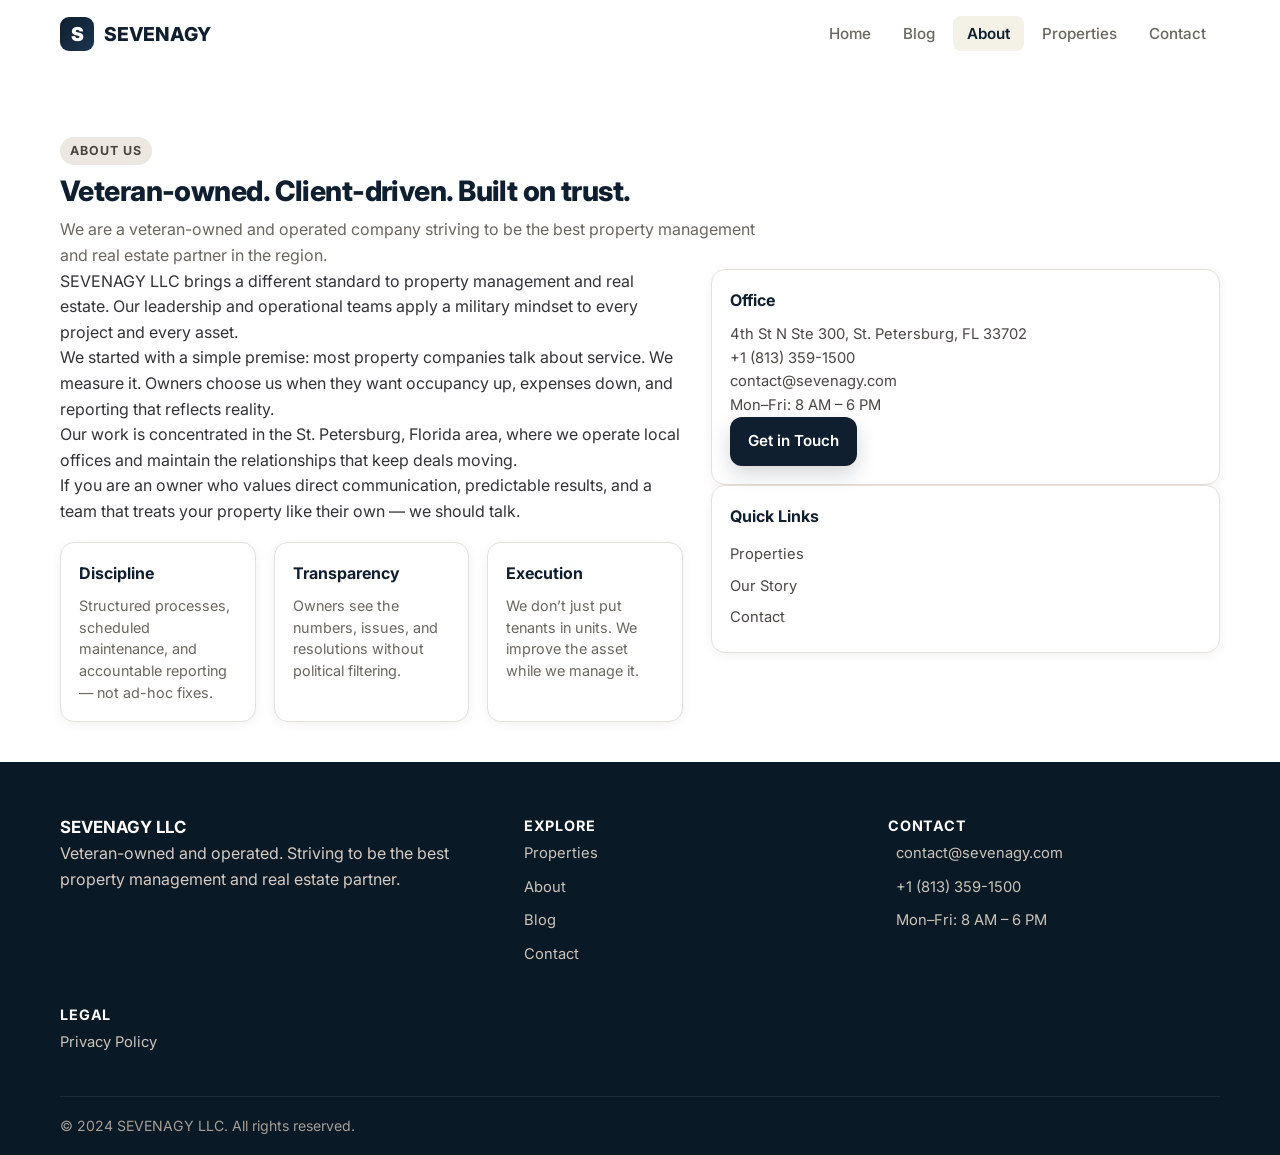
==== commit 13e2c65e: "Polish about.html spacing and contact card consistency" ====
--- a/about.html
+++ b/about.html
@@ -39,7 +39,7 @@
       <span class="section-tag reveal">About Us</span>
       <h1 class="section-title reveal">Veteran-owned. Client-driven. Built on trust.</h1>
       <p class="section-sub reveal" style="max-width:720px">We are a veteran-owned and operated company striving to be the best property management and real estate partner in the region.</p>
-      <div class="about-layout reveal" style="margin-top:40px">
+      <div class="about-layout reveal">
         <div class="about-main">
           <p>SEVENAGY LLC brings a different standard to property management and real estate. Our leadership and operational teams apply a military mindset to every project and every asset.</p>
           <p>We started with a simple premise: most property companies talk about service. We measure it. Owners choose us when they want occupancy up, expenses down, and reporting that reflects reality.</p>
@@ -65,9 +65,9 @@
             <h4>Office</h4>
             <p><i class="fas fa-map-marker-alt" style="color:var(--navy);margin-top:3px"></i> 4th St N Ste 300, St. Petersburg, FL 33702</p>
             <p><i class="fas fa-phone" style="color:var(--navy);margin-top:3px"></i> +1 (813) 359-1500</p>
-            <p><i class="fas fa-envelope" style="color:var(--navy);margin-top:3px"></i> contact@sevenagy.com</p>
-            <p><i class="fas fa-clock" style="color:var(--navy);margin-top:3px"></i> Mon–Fri: 8 AM – 6 PM</p>
-            <a href="contact.html" class="btn btn-primary" style="width:100%;margin-top:14px">Get in Touch</a>
+            <p><i class="fas fa-envelope"></i> contact@sevenagy.com</p>
+            <p><i class="fas fa-clock"></i> Mon–Fri: 8 AM – 6 PM</p>
+            <a href="contact.html" class="btn btn-primary btn-block">Get in Touch</a>
           </div>
           <div class="side-card">
             <h4>Quick Links</h4>
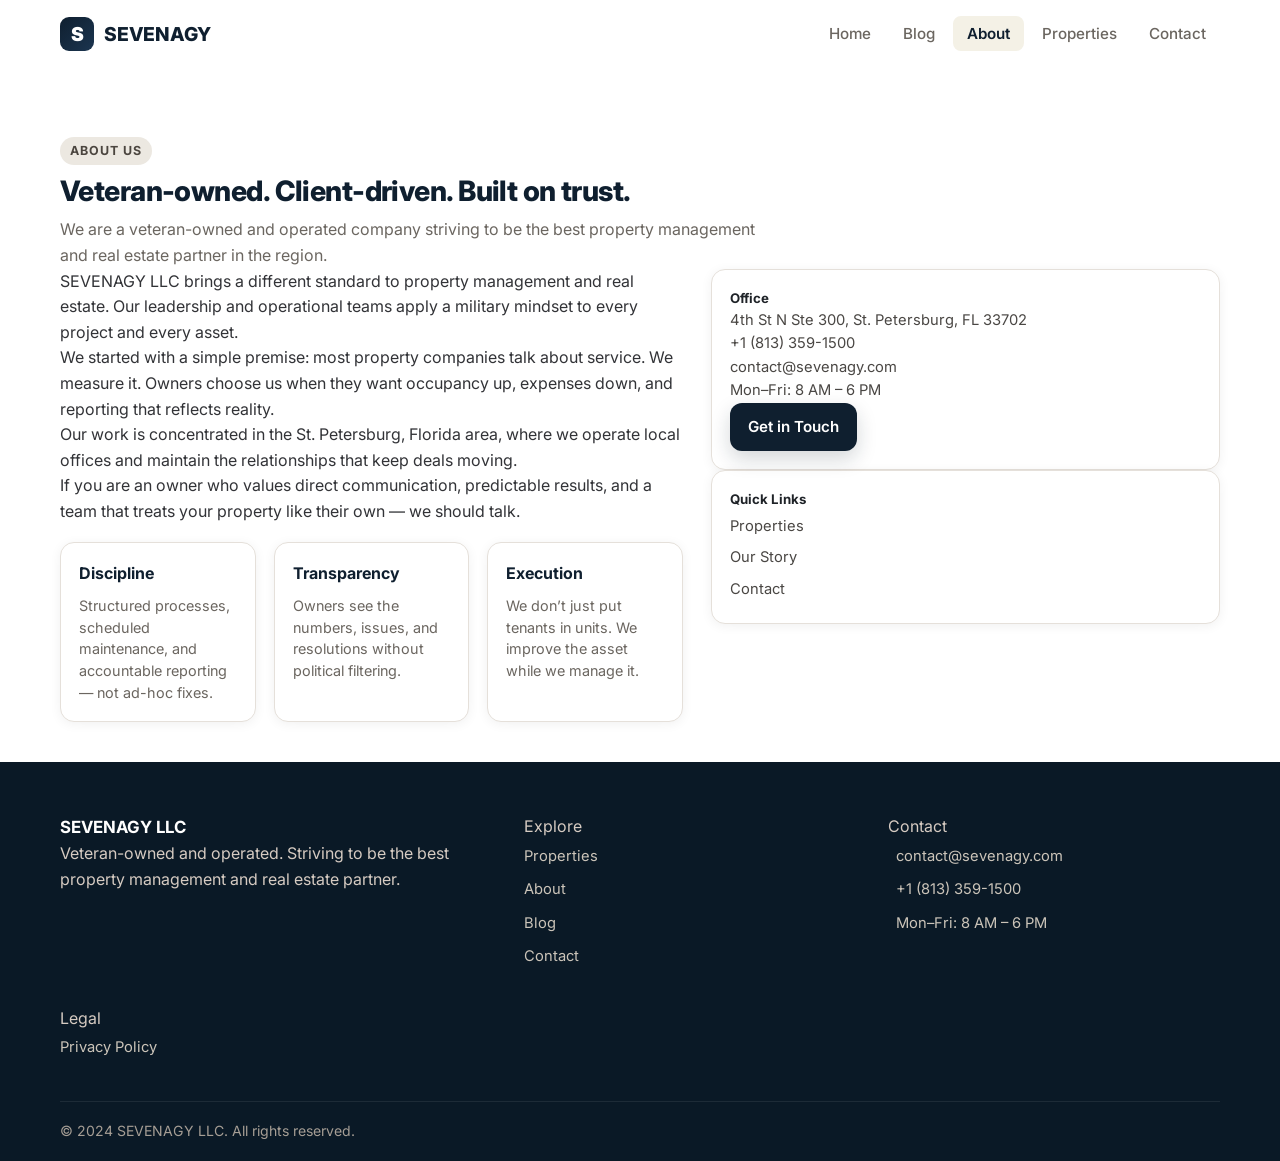
==== commit e5d9b30e: "SquirrelScan refresh fix pass: sitemap/canonical/OG/blog headings/footer labels/short title" ====
--- a/about.html
+++ b/about.html
@@ -62,7 +62,7 @@
         </div>
         <aside class="sidebar">
           <div class="side-card">
-            <h4>Office</h4>
+            <h5>Office</h5>
             <p><i class="fas fa-map-marker-alt" style="color:var(--navy);margin-top:3px"></i> 4th St N Ste 300, St. Petersburg, FL 33702</p>
             <p><i class="fas fa-phone" style="color:var(--navy);margin-top:3px"></i> +1 (813) 359-1500</p>
             <p><i class="fas fa-envelope"></i> contact@sevenagy.com</p>
@@ -70,7 +70,7 @@
             <a href="contact.html" class="btn btn-primary btn-block">Get in Touch</a>
           </div>
           <div class="side-card">
-            <h4>Quick Links</h4>
+            <h5>Quick Links</h5>
             <ul>
               <li><a href="properties.html"><i class="fas fa-chevron-right"></i> Properties</a></li>
               <li><a href="about.html"><i class="fas fa-chevron-right"></i> Our Story</a></li>
@@ -90,7 +90,7 @@
         <p>Veteran-owned and operated. Striving to be the best property management and real estate partner.</p>
       </div>
       <div class="footer-links">
-        <h4>Explore</h4>
+        <p class="footer-label">Explore</p>
         <ul>
           <li><a href="properties.html"><i class="fas fa-chevron-right"></i> Properties</a></li>
           <li><a href="about.html"><i class="fas fa-chevron-right"></i> About</a></li>
@@ -99,7 +99,7 @@
         </ul>
       </div>
       <div class="footer-links">
-        <h4>Contact</h4>
+        <p class="footer-label">Contact</p>
         <ul>
           <li><i class="fas fa-envelope"></i> contact@sevenagy.com</li>
           <li><i class="fas fa-phone"></i> +1 (813) 359-1500</li>
@@ -107,7 +107,7 @@
         </ul>
       </div>
       <div class="footer-links">
-        <h4>Legal</h4>
+        <p class="footer-label">Legal</p>
         <ul>
           <li><a href="privacy.html">Privacy Policy</a></li>
         </ul>
--- a/css/style.css
+++ b/css/style.css
@@ -17,12 +17,12 @@
 * { margin: 0; padding: 0; box-sizing: border-box; }
 html { scroll-behavior: smooth; }
 body {
-  font-family: 'Inter', system-ui, -apple-system, sans-serif;
+  font-family: 'Inter', -apple-system, BlinkMacSystemFont, 'Segoe UI', Roboto, sans-serif;
   color: var(--text);
   background: var(--white);
+  -webkit-font-smoothing: antialiased;
+  -moz-osx-font-smoothing: grayscale;
   line-height: 1.6;
-  -webkit-font-smoothing: antialiased;
-}
 a { color: inherit; text-decoration: none; }
 img { max-width: 100%; height: auto; }
 ul { list-style: none; }
@@ -611,3 +611,18 @@
   .reveal { opacity: 1; transform: none; }
   .stagger > * { opacity: 1; transform: none; transition-delay: 0s !important; }
 }
+
+/* Web typography refinement */
+body { font-size: 1.125rem; line-height: 1.6; -webkit-font-smoothing: antialiased; -moz-osx-font-smoothing: grayscale; }
+h1, h2, h3 { line-height: 1.12; letter-spacing: -0.03em; }
+h1 { font-size: clamp(2rem, 1.4rem + 2.4vw, 3.2rem); }
+h2 { font-size: clamp(1.4rem, 1.1rem + 1.3vw, 2rem); }
+h3 { font-size: clamp(1.1rem, 1rem + 0.6vw, 1.4rem); }
+.hero-title { text-wrap: balance; line-height: 1.06; }
+.section-title, .section-header, h1, h2, h3 { text-wrap: balance; }
+p, li { max-width: 68ch; }
+.hero-sub { max-width: 62ch; font-size: 1.05rem; line-height: 1.5; }
+.nav-links a, .logo, .btn, .section-tag, .hero-kicker { text-wrap: nowrap; }
+
+/* Font load hygiene */
+@font-face { font-display: swap; }
